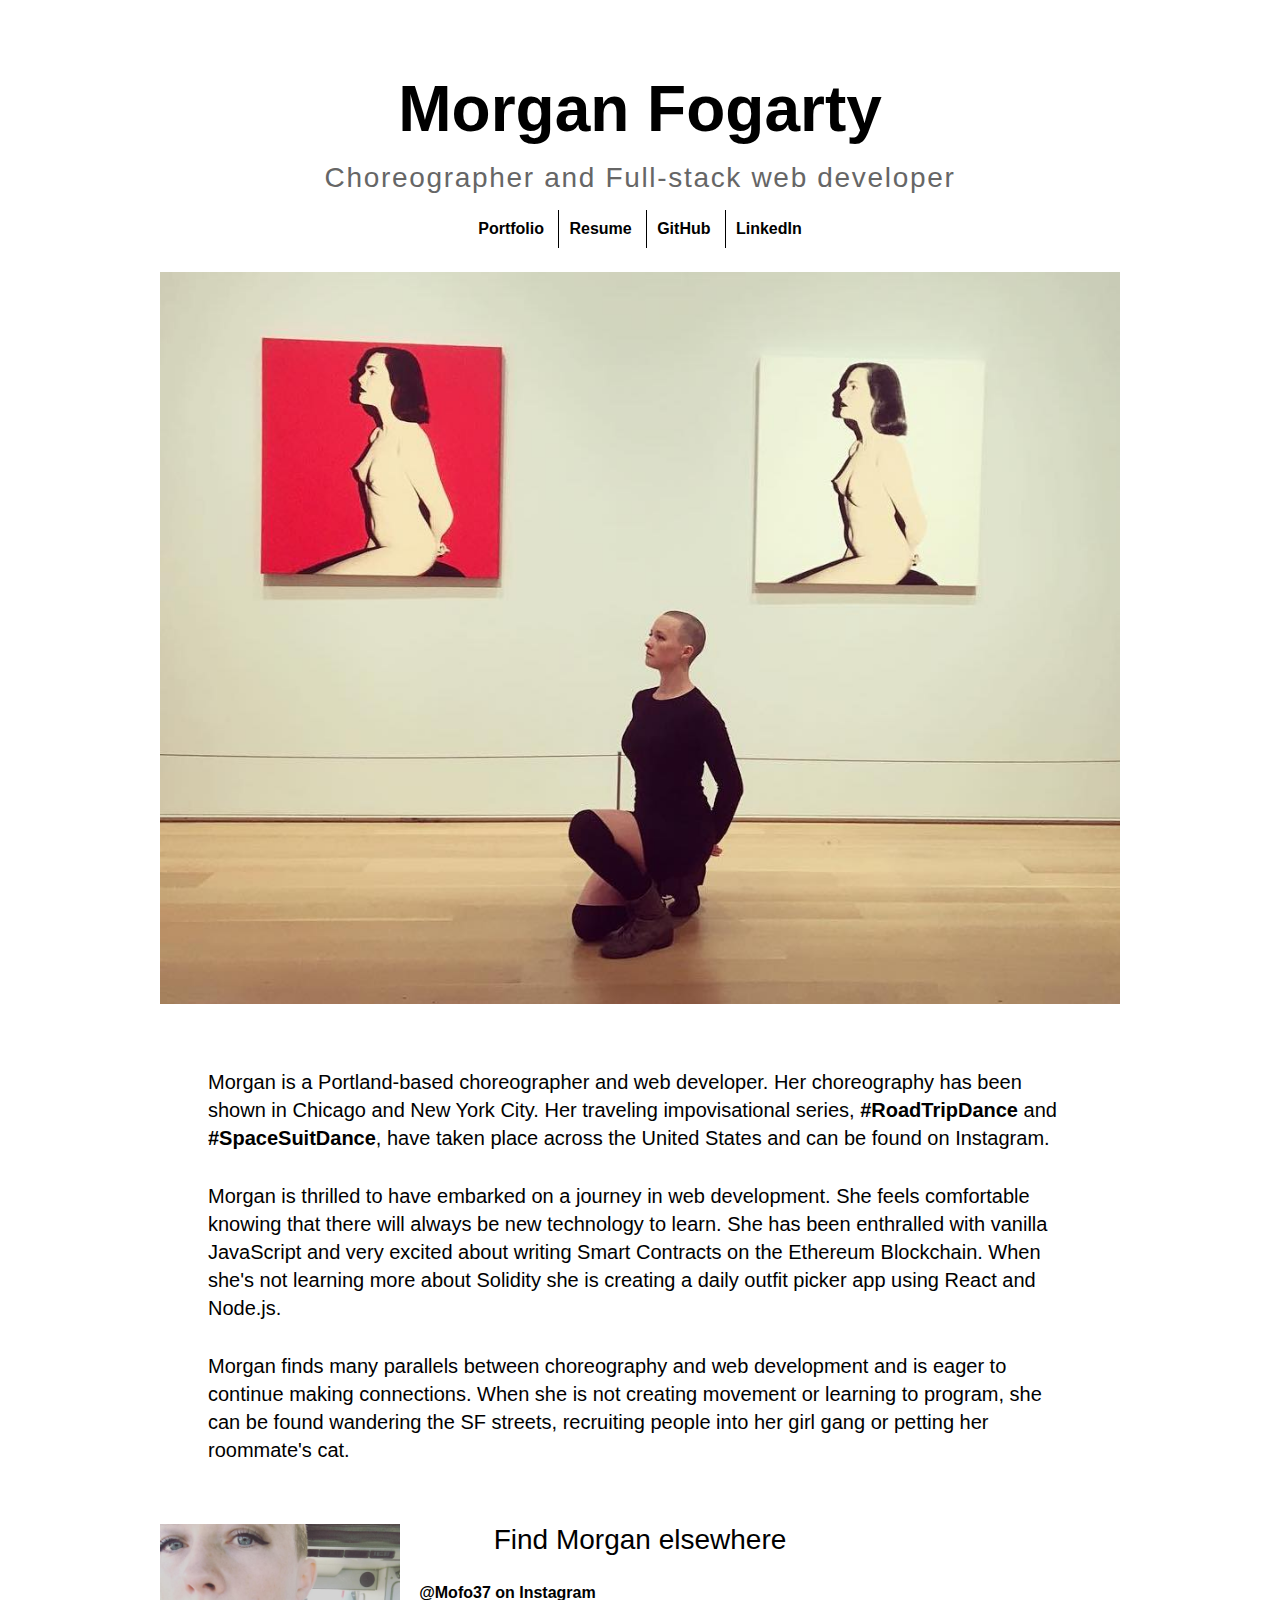
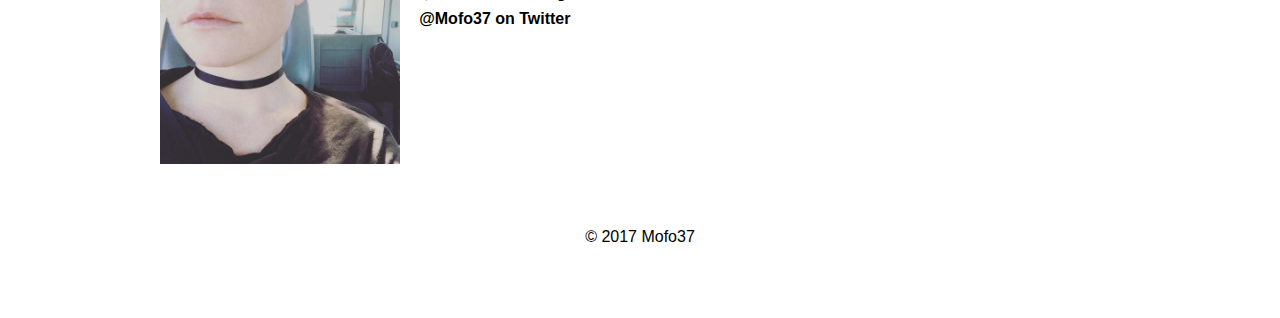
==== index.html @ 0206e732 "adjust image size. Edited copy." ====
<!DOCTYPE html/>
<html>
<head>
  <title>Mofo37</title>
  <link rel="stylesheet" href="style.css">
</head>
<body>
  <div class="container">
  <header>
    <h1><a href="index.html">Morgan Fogarty</a></h1>
    <h2>Choreographer and Full-stack web developer</h2>
    <ul>
      <li><a href="portfolio.html">Portfolio</a></li>
      <li><a href="resume.html">Resume</a></li>
      <li><a href="https://github.com/mofo37">GitHub</a></li>
      <li><a href="https://www.linkedin.com/in/morgan-fogarty-50855ba8/">LinkedIn</a></li>
    </ul>
    <img src="images/morgan-art-institute.jpg" />
  </header>

  <div class="about">
    <p>
        Morgan is a Portland-based choreographer and web developer. Her choreography has been shown in Chicago and New York City. Her traveling impovisational series, <a href="http://instagram.com/explore/tags/roadtripdance">#RoadTripDance</a> and <a href="http://instagram.com/explore/tags/spacesuitdance">#SpaceSuitDance</a>, have taken place across the United States and can be found on Instagram. 
      </p>
  </div>
  <div class="about">
    <p>
        Morgan is thrilled to have embarked on a journey in web development. She feels comfortable knowing that there will always be new technology to learn. She has been enthralled with vanilla JavaScript and very excited about writing Smart Contracts on the Ethereum Blockchain. When she's not learning more about Solidity she is creating a daily outfit picker app using React and Node.js.
      </p>
  </div>
  <div class="about">
      <p>
        Morgan finds many parallels between choreography and web development and is eager to continue making connections. When she is not creating movement or learning to program, she can be found wandering the SF streets, recruiting people into her girl gang or petting her roommate's cat. 
      </p>
  </div>
   <img src="images/morgan-petaluma.jpg" class="selfie" />

    <div class="contact"> 
      <h3>Find Morgan elsewhere</h3>

      <ul>
        <li><a href="https://instagram.com/mofo37">@Mofo37 on Instagram</a></li>
        <li><a href="https://twitter.com/mofo37">@Mofo37 on Twitter</a></li>
      </ul> 
    </div>
  <footer>&copy 2017 Mofo37</footer>
  </div>
</body>
</html>
---- style.css ----
body {
    font-family: "Helvetica Neue", Helvetica, Arial, sans-serif;
    padding-top: 4rem;
}

.container {
    max-width: 960px;
    margin: 0 auto;
}

img {
    max-width: 100%;
}

header {
    text-align: center;
    margin-bottom: 4rem;
}

header a {
    color: black;
    text-decoration: none;
}

h1 {
    font-size: 4rem;
    margin: 0;
}

h1 a:hover {
    color: rgba(233,32,66,.5);
    transition: 300ms;
}

h2 {
    font-weight: 300;
    font-size: 1.75rem;
    color: #666;
    letter-spacing: .06em;
    margin: 1rem 0;
}

h3 {
    font-weight: 300;
    font-size: 1.75rem;
    text-align: center;
}
.bio {
    font-size: 1.25rem;
    width: 80%;
    margin: 4rem auto;
    letter-spacing: .02em;
}

.selfie {
    width: 25%;
}

.contact {
    padding: 0 2%;
    width: 46%;
}

.selfie, 
.contact {
    margin-top: 30px;
    float: left;
}

.contact h3 {
    margin-top: 0;
    
}

header li {
  display: inline-block;
  border-left: 1px solid black;
  padding: 10px;
}

header li:first-child {
  border-left: 0;
}

li {
    margin-bottom: .5rem;
}

footer {
    text-align: center;
    padding: 4rem 0;
    clear: both;
}

.doodles {
    width: auto;
    height: 400px;
    margin: 10px;
}

.shirts {
    width: 400px;
    height: auto;
    display: block;
    margin: 10px;
}

.babes img {
    height: auto;
    width: 300px;
    margin: 5px;
}

a {
    text-decoration: none;
    color: black;
    font-weight: bold;
}

a:hover {
    color: rgba(233,32,66,.5);
}

ul {
  list-style-type: none;
  padding-left: 0;
}

.portfolio {
    margin: 50px;
    font-size: 1.1rem;
    font-weight: lighter;
}

.about {
    font-size: 1.25rem;
    margin: 0 auto;
    width: 90%;
    margin-bottom: 30px;
    line-height: 1.75rem;
}

.resume {
    font-size: 1.2rem;
}

#background {
    font-size: 1.1rem;
}
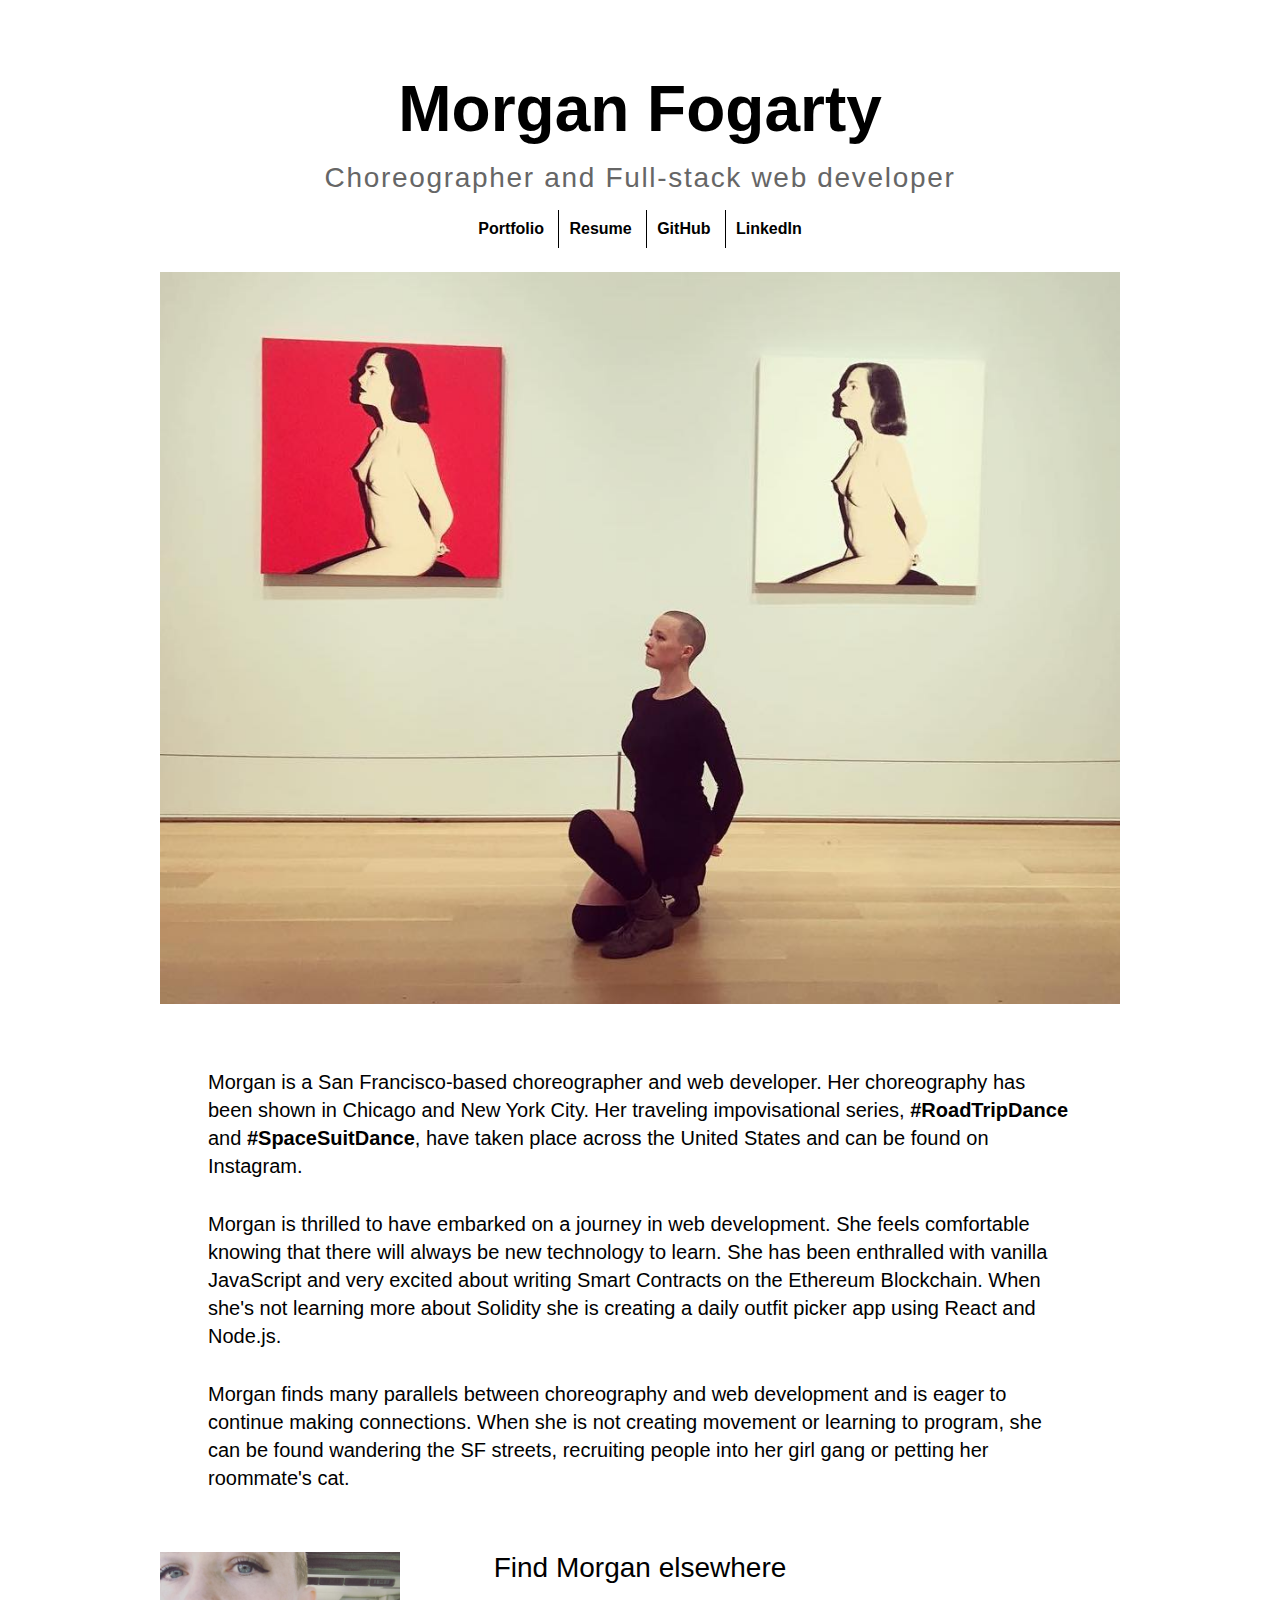
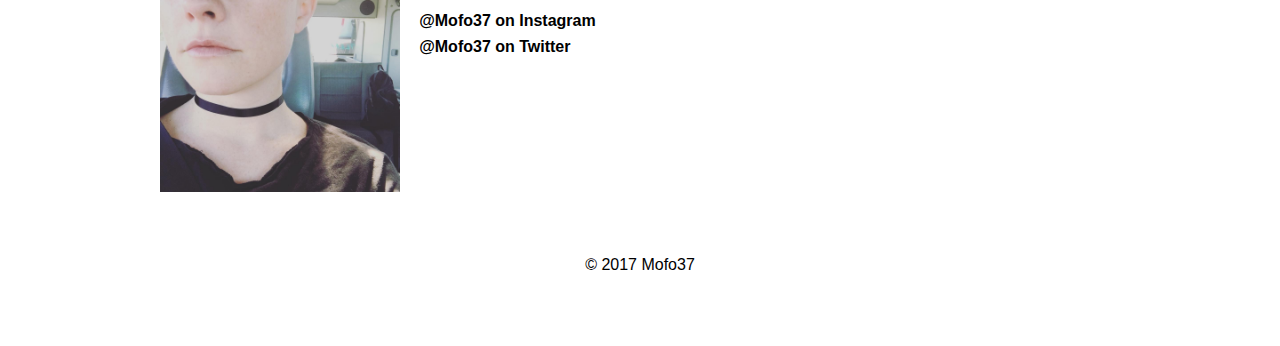
==== commit df829982: "update about section" ====
--- a/index.html
+++ b/index.html
@@ -20,7 +20,7 @@
 
   <div class="about">
     <p>
-        Morgan is a Portland-based choreographer and web developer. Her choreography has been shown in Chicago and New York City. Her traveling impovisational series, <a href="http://instagram.com/explore/tags/roadtripdance">#RoadTripDance</a> and <a href="http://instagram.com/explore/tags/spacesuitdance">#SpaceSuitDance</a>, have taken place across the United States and can be found on Instagram. 
+        Morgan is a San Francisco-based choreographer and web developer. Her choreography has been shown in Chicago and New York City. Her traveling impovisational series, <a href="http://instagram.com/explore/tags/roadtripdance">#RoadTripDance</a> and <a href="http://instagram.com/explore/tags/spacesuitdance">#SpaceSuitDance</a>, have taken place across the United States and can be found on Instagram. 
       </p>
   </div>
   <div class="about">
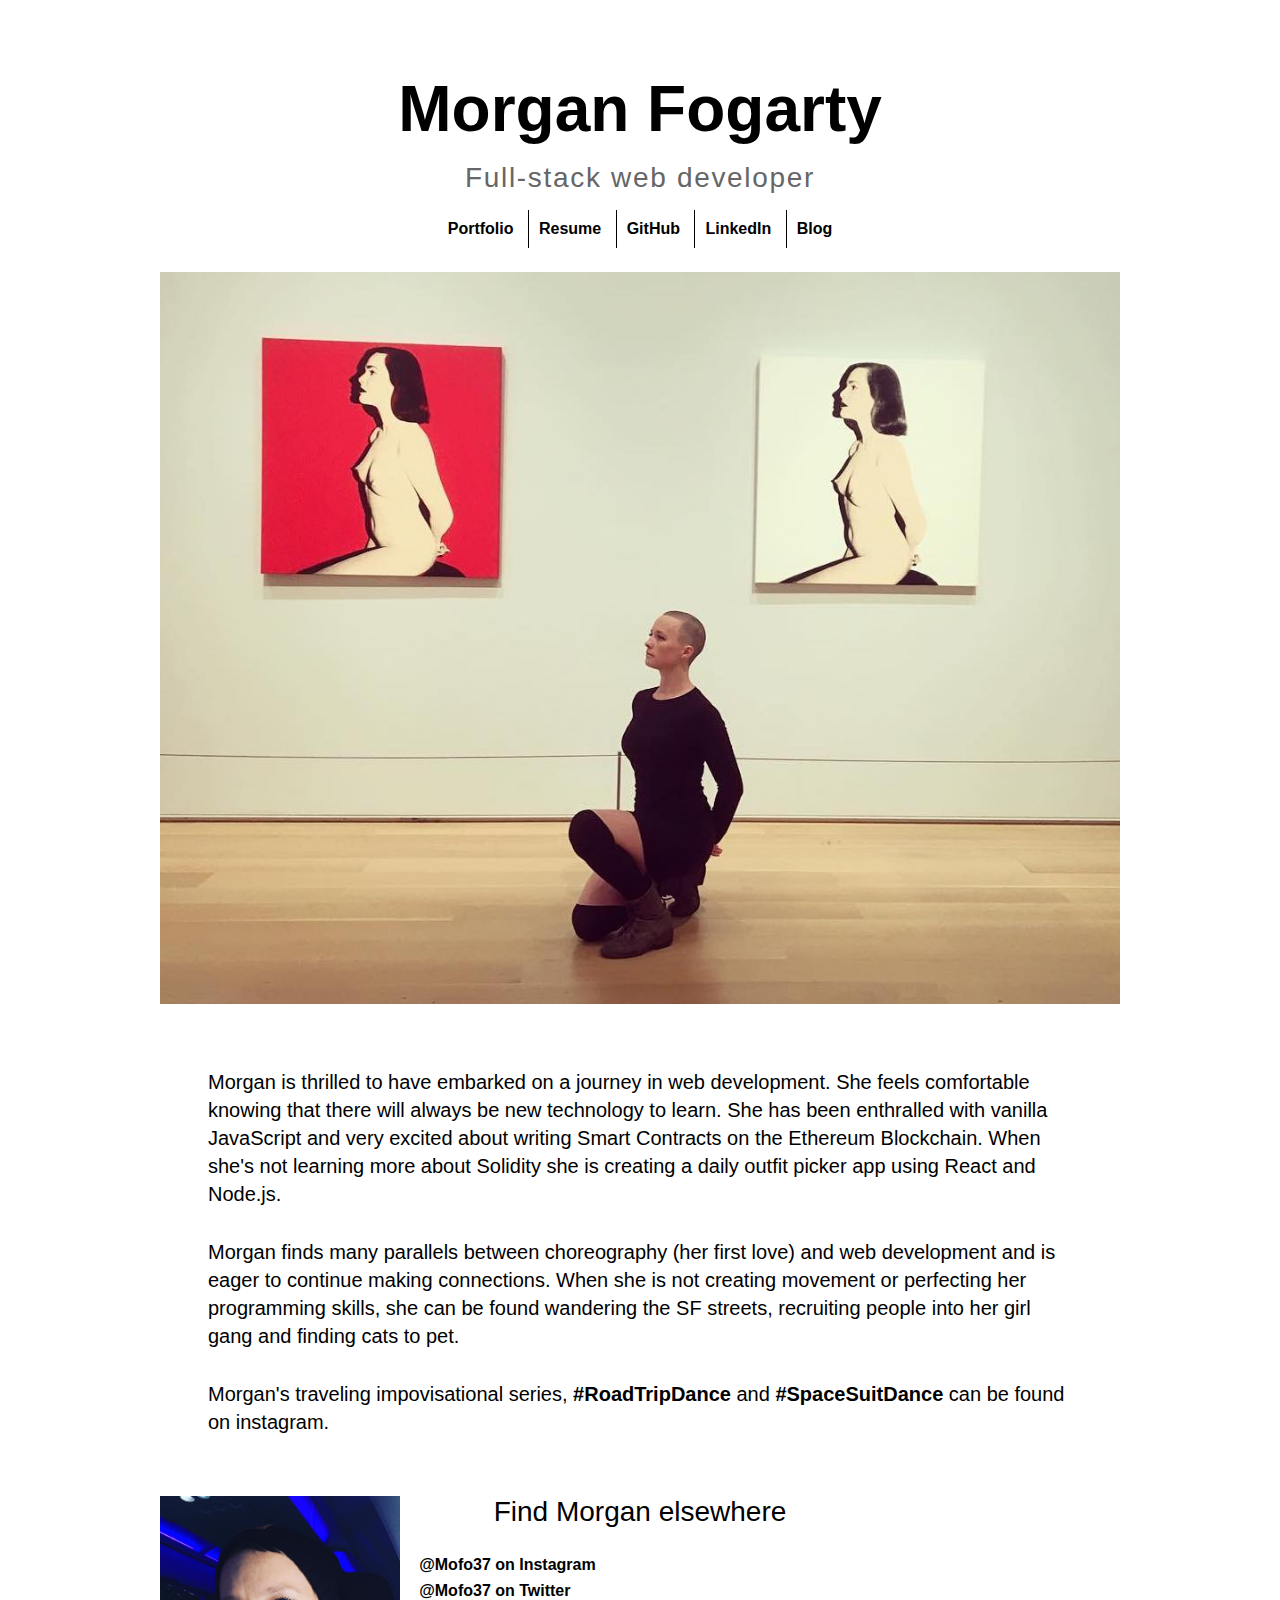
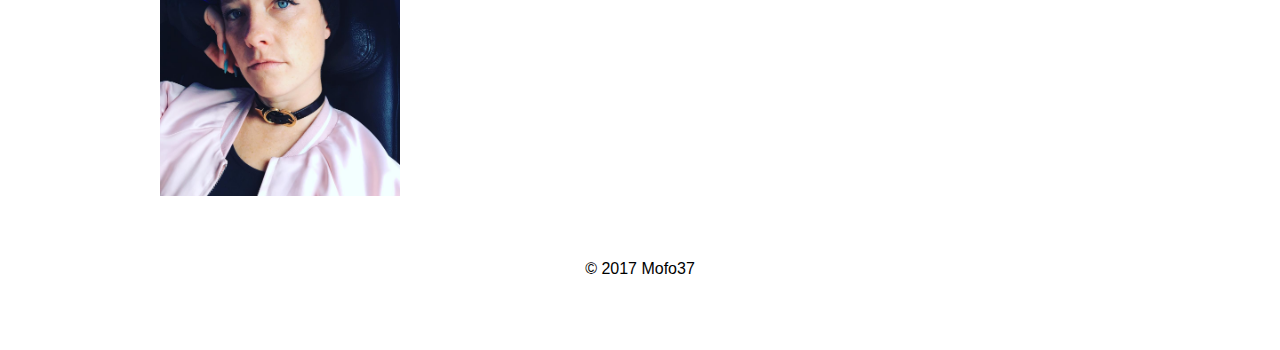
==== commit 4eb28388: "add blog, change content" ====
--- a/index.html
+++ b/index.html
@@ -8,21 +8,17 @@
   <div class="container">
   <header>
     <h1><a href="index.html">Morgan Fogarty</a></h1>
-    <h2>Choreographer and Full-stack web developer</h2>
+    <h2>Full-stack web developer</h2>
     <ul>
       <li><a href="portfolio.html">Portfolio</a></li>
       <li><a href="resume.html">Resume</a></li>
       <li><a href="https://github.com/mofo37">GitHub</a></li>
       <li><a href="https://www.linkedin.com/in/morgan-fogarty-50855ba8/">LinkedIn</a></li>
+      <li><a href="blog.html">Blog</a></li>
     </ul>
     <img src="images/morgan-art-institute.jpg" />
   </header>
 
-  <div class="about">
-    <p>
-        Morgan is a San Francisco-based choreographer and web developer. Her choreography has been shown in Chicago and New York City. Her traveling impovisational series, <a href="http://instagram.com/explore/tags/roadtripdance">#RoadTripDance</a> and <a href="http://instagram.com/explore/tags/spacesuitdance">#SpaceSuitDance</a>, have taken place across the United States and can be found on Instagram. 
-      </p>
-  </div>
   <div class="about">
     <p>
         Morgan is thrilled to have embarked on a journey in web development. She feels comfortable knowing that there will always be new technology to learn. She has been enthralled with vanilla JavaScript and very excited about writing Smart Contracts on the Ethereum Blockchain. When she's not learning more about Solidity she is creating a daily outfit picker app using React and Node.js.
@@ -30,10 +26,15 @@
   </div>
   <div class="about">
       <p>
-        Morgan finds many parallels between choreography and web development and is eager to continue making connections. When she is not creating movement or learning to program, she can be found wandering the SF streets, recruiting people into her girl gang or petting her roommate's cat. 
+        Morgan finds many parallels between choreography (her first love) and web development and is eager to continue making connections. When she is not creating movement or perfecting her programming skills, she can be found wandering the SF streets, recruiting people into her girl gang and finding cats to pet.
       </p>
   </div>
-   <img src="images/morgan-petaluma.jpg" class="selfie" />
+  <div class="about">
+    <p>
+        Morgan's traveling impovisational series, <a href="http://instagram.com/explore/tags/roadtripdance">#RoadTripDance</a> and <a href="http://instagram.com/explore/tags/spacesuitdance">#SpaceSuitDance</a> can be found on instagram.
+      </p>
+  </div>
+   <img src="images/mofo37.jpg" class="selfie" />
 
     <div class="contact"> 
       <h3>Find Morgan elsewhere</h3>
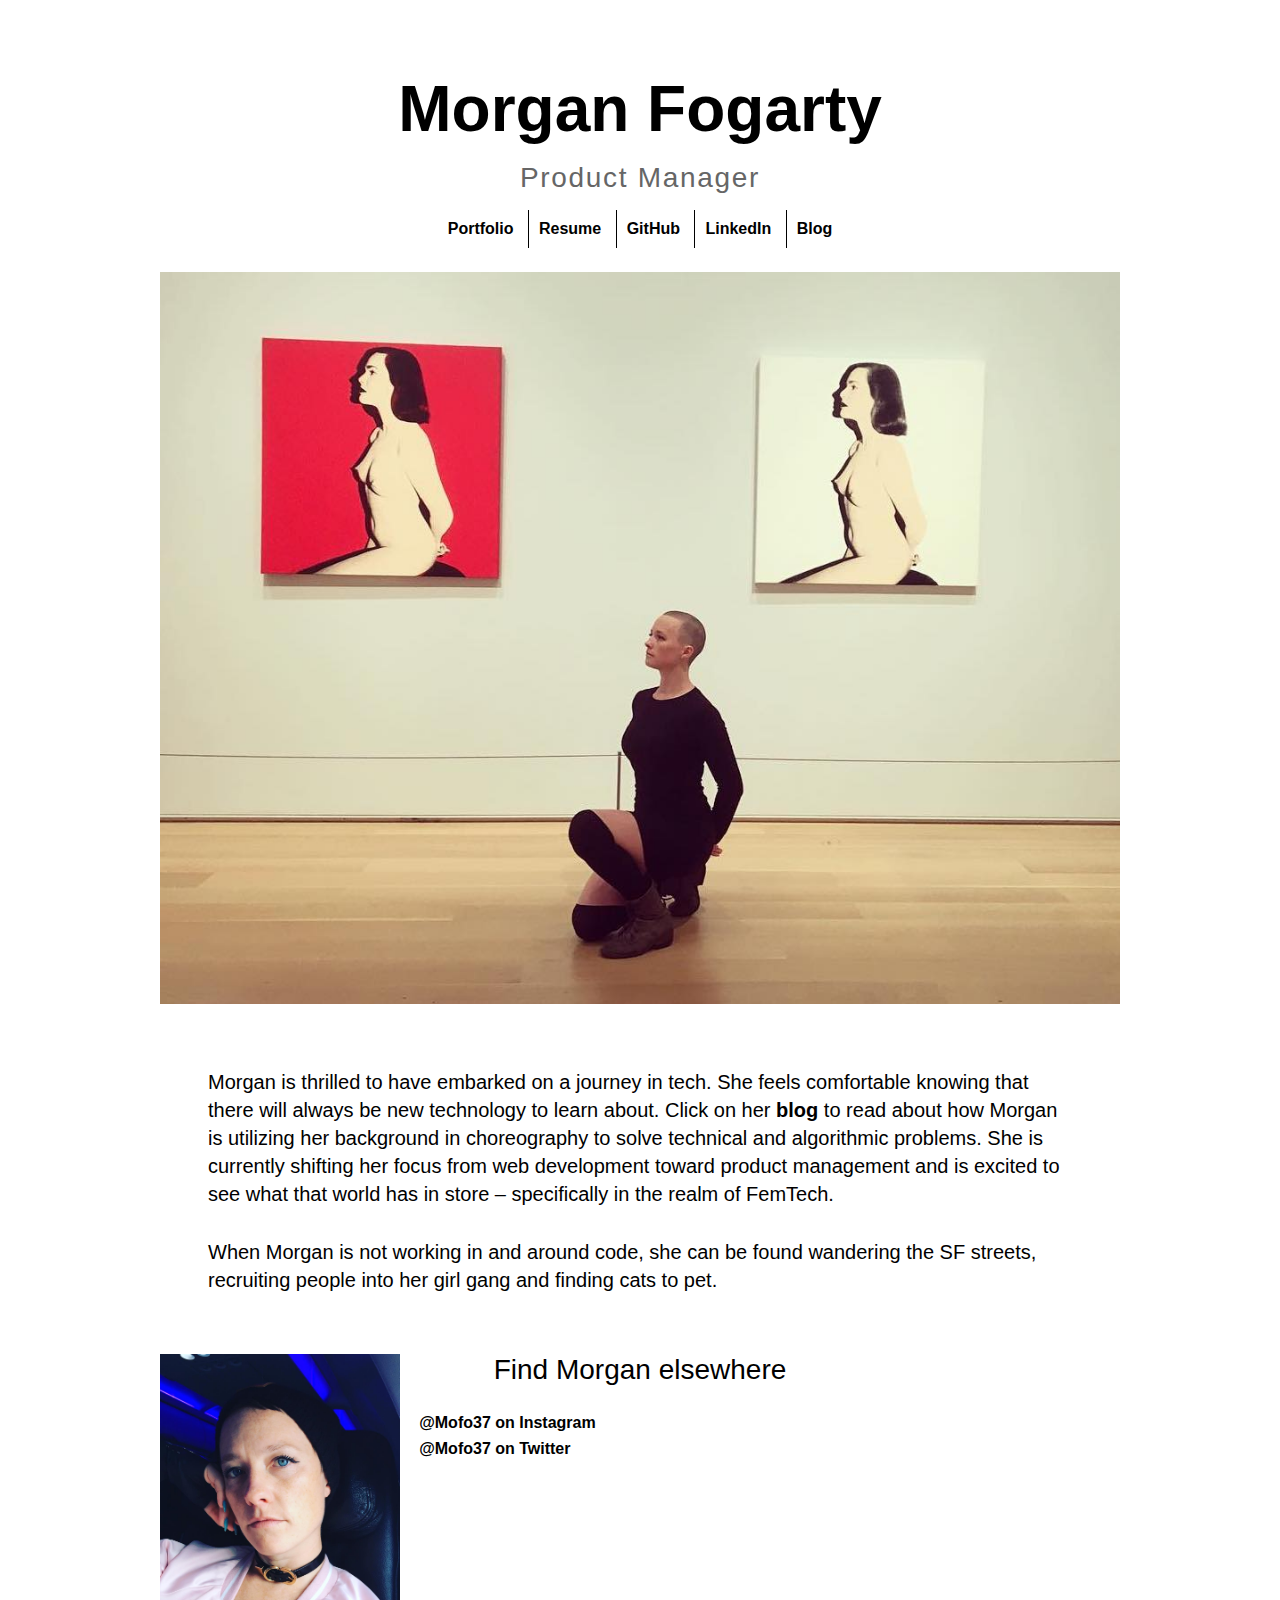
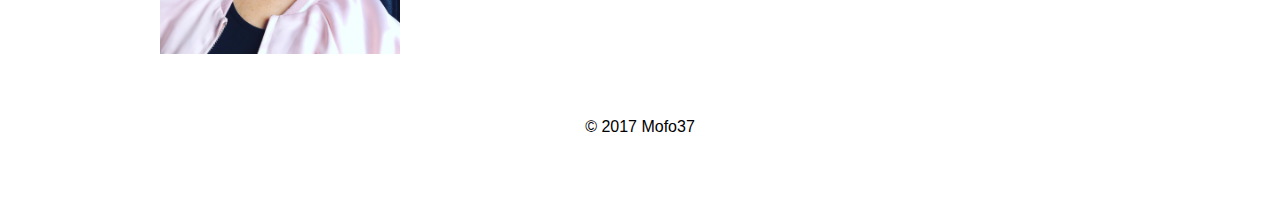
==== commit 12638790: "add to resume change bio." ====
--- a/index.html
+++ b/index.html
@@ -8,7 +8,7 @@
   <div class="container">
   <header>
     <h1><a href="index.html">Morgan Fogarty</a></h1>
-    <h2>Full-stack web developer</h2>
+    <h2>Product Manager</h2>
     <ul>
       <li><a href="portfolio.html">Portfolio</a></li>
       <li><a href="resume.html">Resume</a></li>
@@ -21,17 +21,12 @@
 
   <div class="about">
     <p>
-        Morgan is thrilled to have embarked on a journey in web development. She feels comfortable knowing that there will always be new technology to learn. She has been enthralled with vanilla JavaScript and very excited about writing Smart Contracts on the Ethereum Blockchain. When she's not learning more about Solidity she is creating a daily outfit picker app using React and Node.js.
+        Morgan is thrilled to have embarked on a journey in tech. She feels comfortable knowing that there will always be new technology to learn about. Click on her <a href="blog.html">blog</a> to read about how Morgan is utilizing her background in choreography to solve technical and algorithmic problems. She is currently shifting her focus from web development toward product management and is excited to see what that world has in store – specifically in the realm of FemTech.
       </p>
   </div>
   <div class="about">
       <p>
-        Morgan finds many parallels between choreography (her first love) and web development and is eager to continue making connections. When she is not creating movement or perfecting her programming skills, she can be found wandering the SF streets, recruiting people into her girl gang and finding cats to pet.
-      </p>
-  </div>
-  <div class="about">
-    <p>
-        Morgan's traveling impovisational series, <a href="http://instagram.com/explore/tags/roadtripdance">#RoadTripDance</a> and <a href="http://instagram.com/explore/tags/spacesuitdance">#SpaceSuitDance</a> can be found on instagram.
+       When Morgan is not working in and around code, she can be found wandering the SF streets, recruiting people into her girl gang and finding cats to pet.
       </p>
   </div>
    <img src="images/mofo37.jpg" class="selfie" />
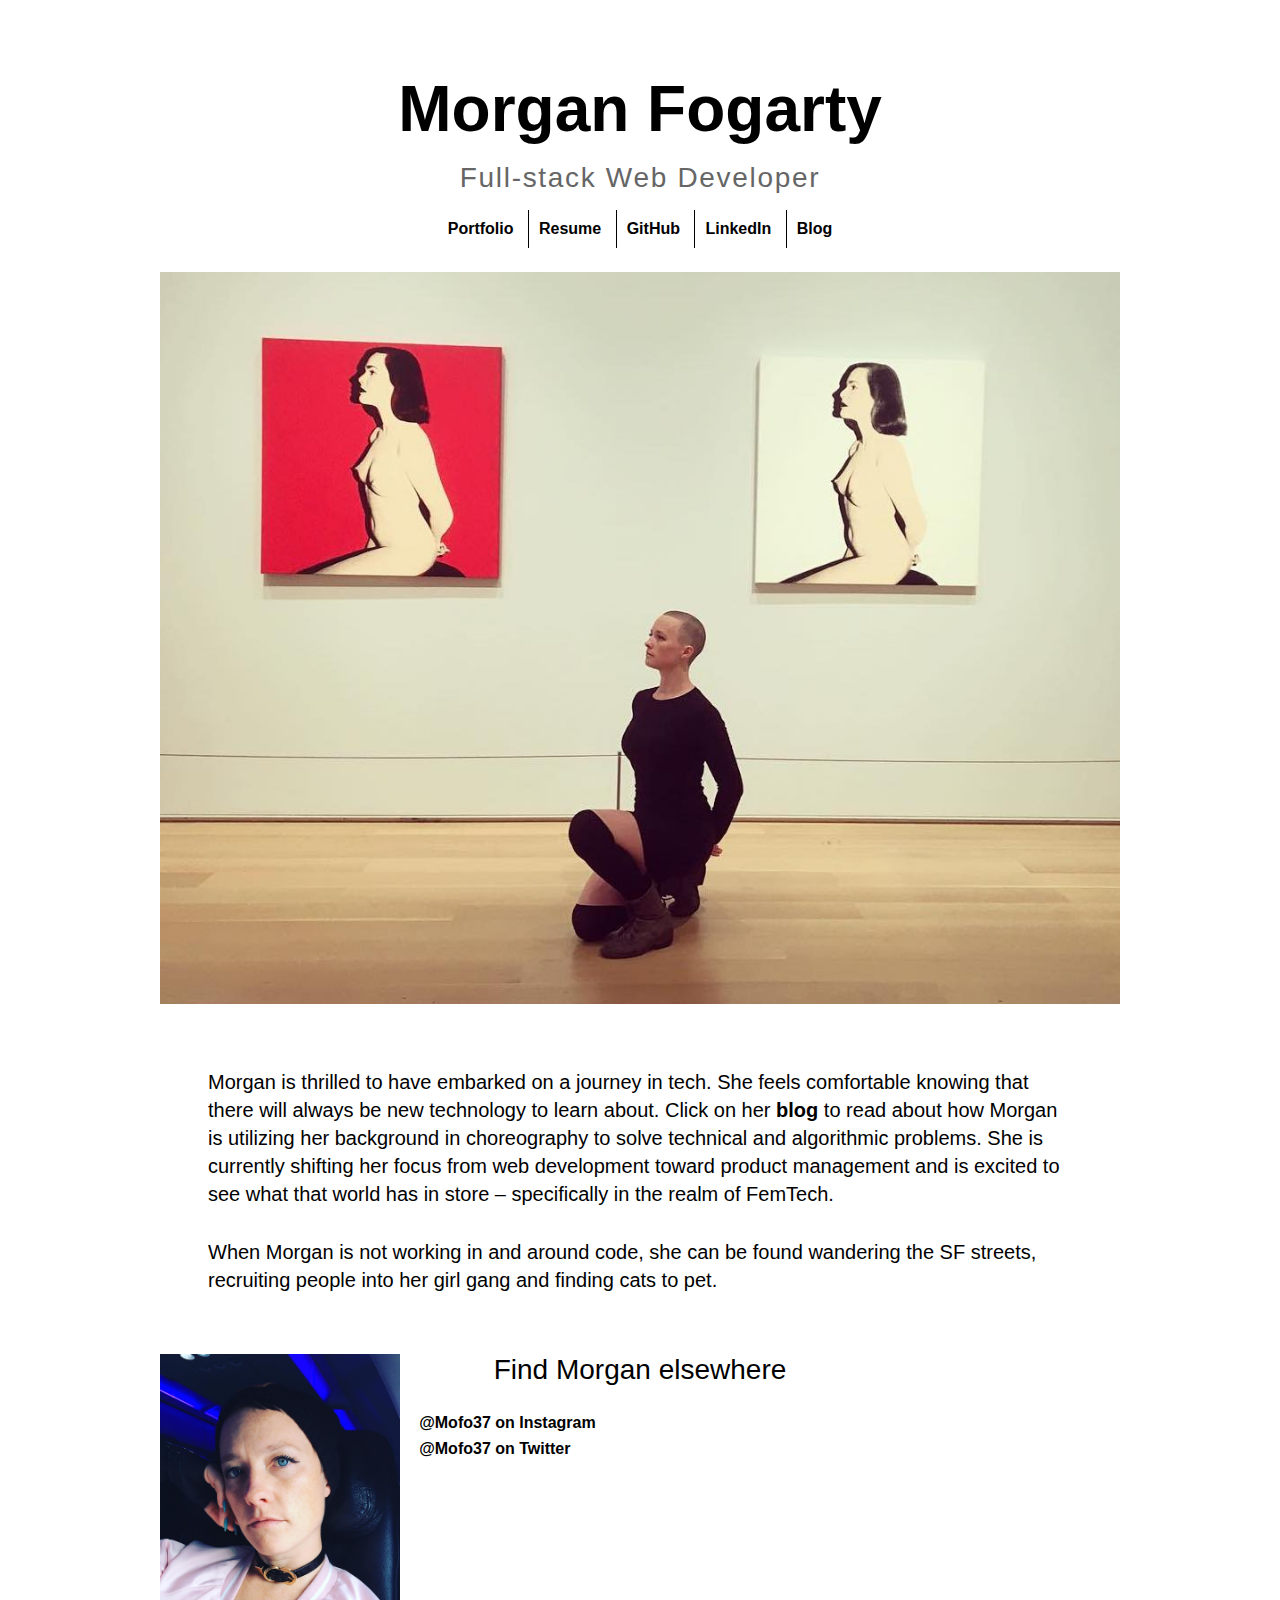
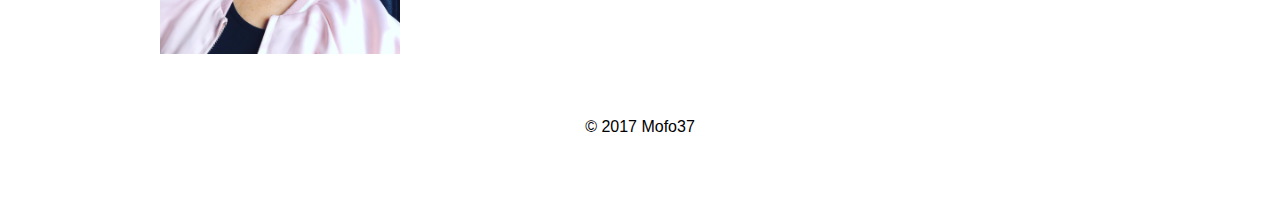
==== commit 27ed7cfe: "change title" ====
--- a/index.html
+++ b/index.html
@@ -8,7 +8,7 @@
   <div class="container">
   <header>
     <h1><a href="index.html">Morgan Fogarty</a></h1>
-    <h2>Product Manager</h2>
+    <h2>Full-stack Web Developer</h2>
     <ul>
       <li><a href="portfolio.html">Portfolio</a></li>
       <li><a href="resume.html">Resume</a></li>
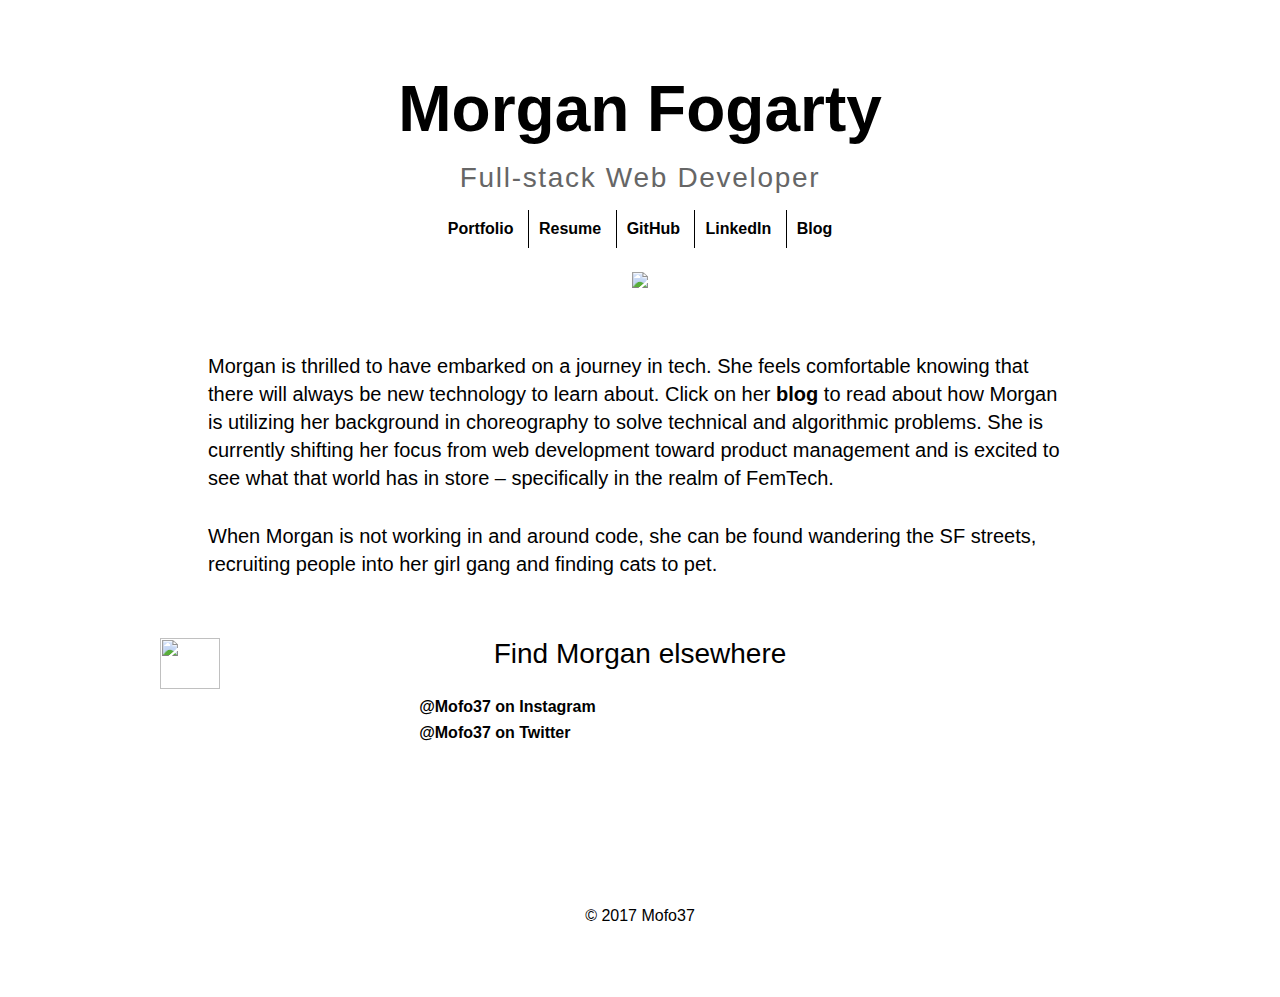
==== commit b9cbb9ff: "change images" ====
--- a/index.html
+++ b/index.html
@@ -16,7 +16,7 @@
       <li><a href="https://www.linkedin.com/in/morgan-fogarty-50855ba8/">LinkedIn</a></li>
       <li><a href="blog.html">Blog</a></li>
     </ul>
-    <img src="images/morgan-art-institute.jpg" />
+    <img src="images/sky.jpg" />
   </header>
 
   <div class="about">
@@ -29,7 +29,7 @@
        When Morgan is not working in and around code, she can be found wandering the SF streets, recruiting people into her girl gang and finding cats to pet.
       </p>
   </div>
-   <img src="images/mofo37.jpg" class="selfie" />
+   <img src="images/morgan.jpg" class="selfie" />
 
     <div class="contact"> 
       <h3>Find Morgan elsewhere</h3>
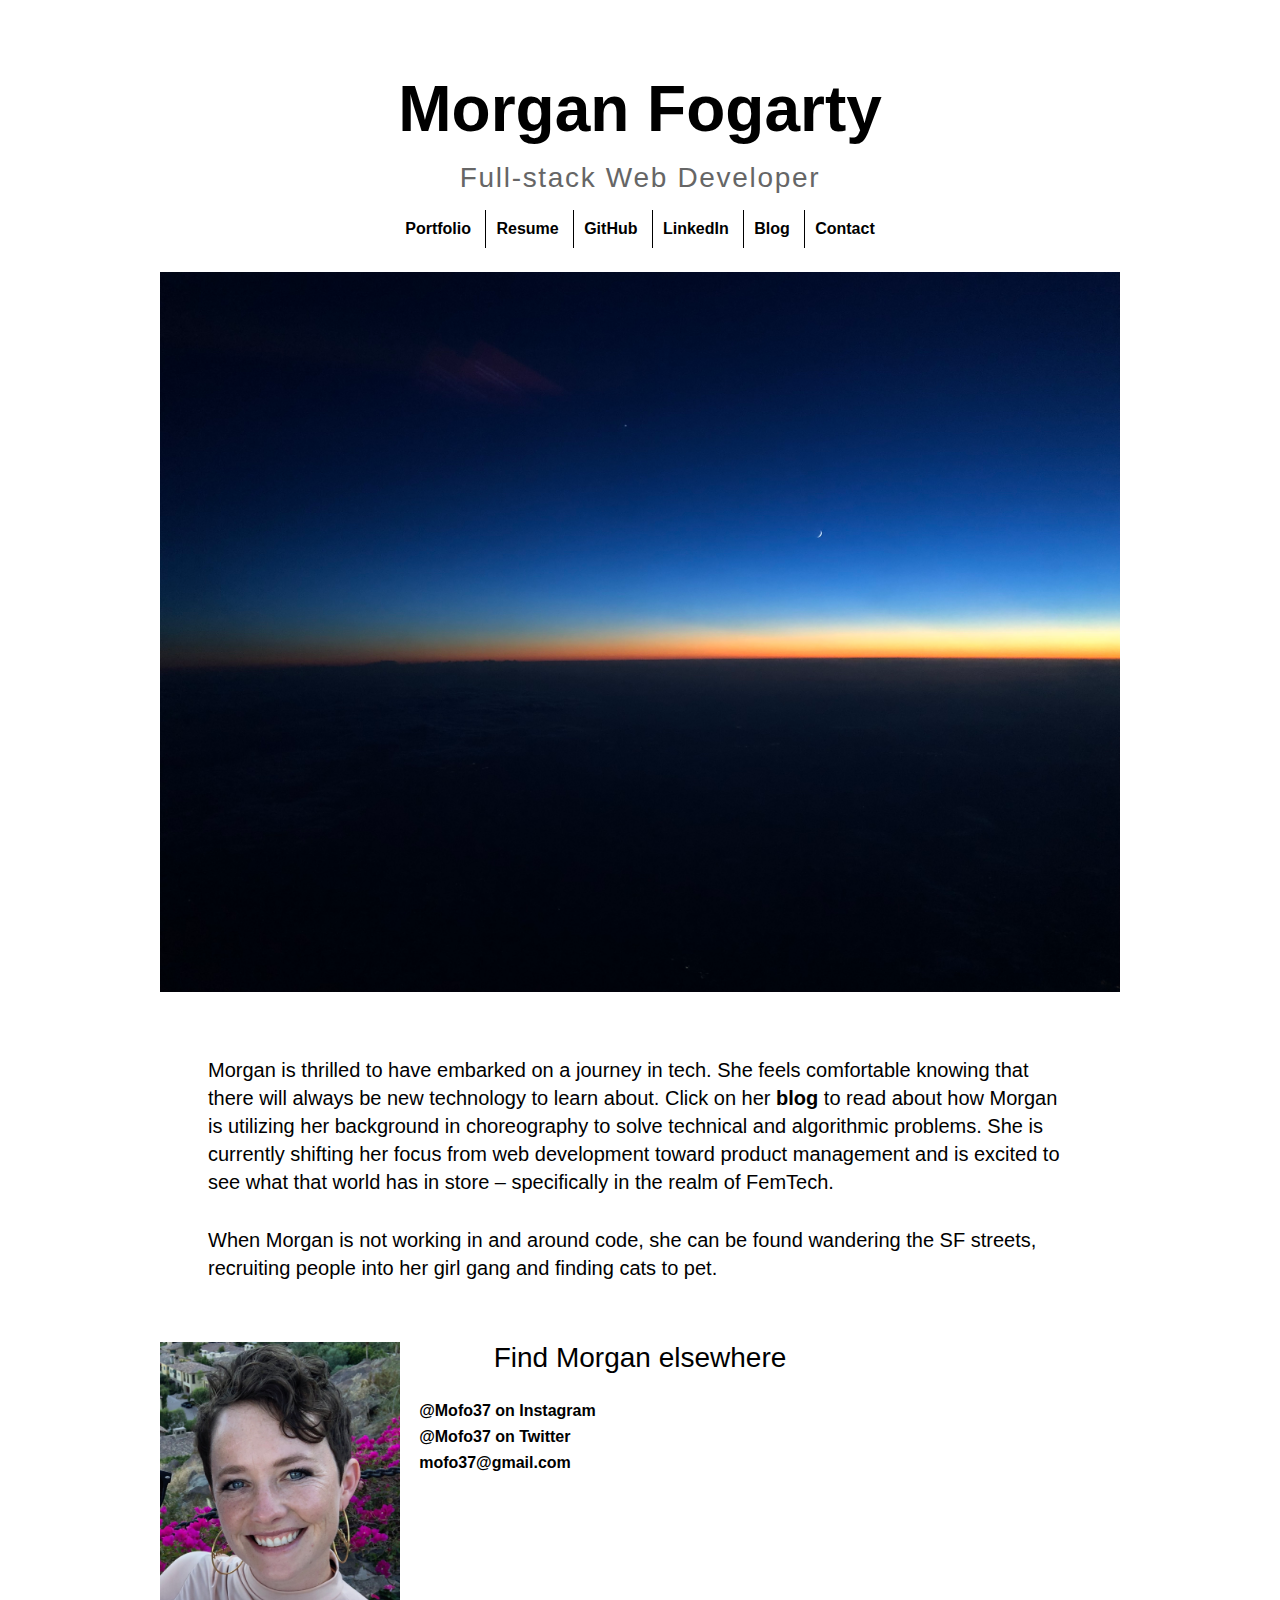
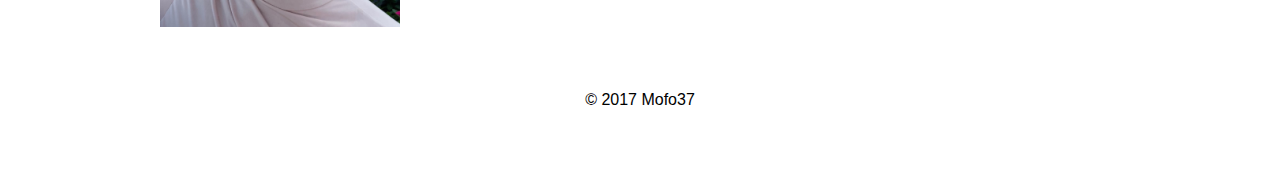
==== commit 1c17155a: "add contact to each page" ====
--- a/index.html
+++ b/index.html
@@ -15,6 +15,7 @@
       <li><a href="https://github.com/mofo37">GitHub</a></li>
       <li><a href="https://www.linkedin.com/in/morgan-fogarty-50855ba8/">LinkedIn</a></li>
       <li><a href="blog.html">Blog</a></li>
+      <li><a href="mailto:mofo37@gmail.com">Contact</a></li>
     </ul>
     <img src="images/sky.jpg" />
   </header>
@@ -37,6 +38,7 @@
       <ul>
         <li><a href="https://instagram.com/mofo37">@Mofo37 on Instagram</a></li>
         <li><a href="https://twitter.com/mofo37">@Mofo37 on Twitter</a></li>
+        <li><a href="mailto:mofo37@gmail.com">mofo37@gmail.com</a></li>
       </ul> 
     </div>
   <footer>&copy 2017 Mofo37</footer>
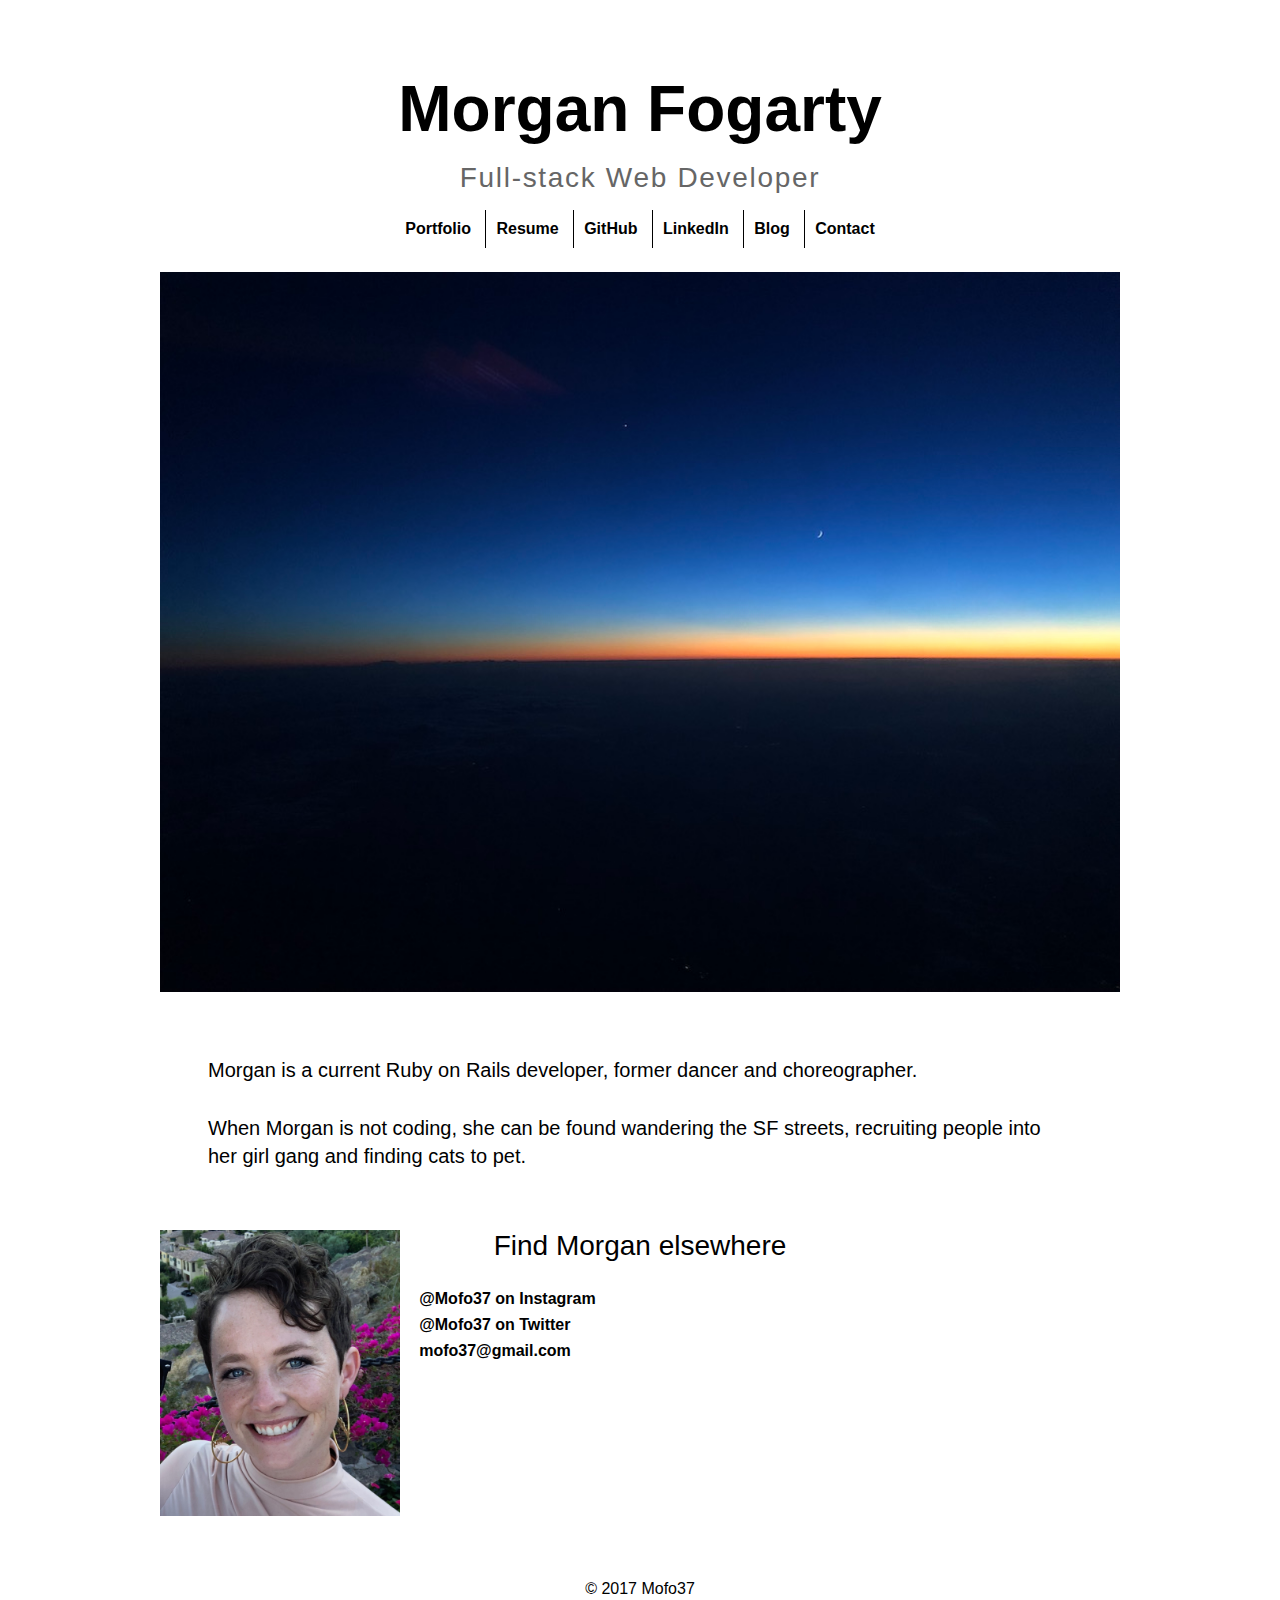
==== commit 524f9c3d: "Edit copy" ====
--- a/index.html
+++ b/index.html
@@ -22,12 +22,12 @@
 
   <div class="about">
     <p>
-        Morgan is thrilled to have embarked on a journey in tech. She feels comfortable knowing that there will always be new technology to learn about. Click on her <a href="blog.html">blog</a> to read about how Morgan is utilizing her background in choreography to solve technical and algorithmic problems. She is currently shifting her focus from web development toward product management and is excited to see what that world has in store – specifically in the realm of FemTech.
+      Morgan is a current Ruby on Rails developer, former dancer and choreographer.
       </p>
   </div>
   <div class="about">
       <p>
-       When Morgan is not working in and around code, she can be found wandering the SF streets, recruiting people into her girl gang and finding cats to pet.
+       When Morgan is not coding, she can be found wandering the SF streets, recruiting people into her girl gang and finding cats to pet.
       </p>
   </div>
    <img src="images/morgan.jpg" class="selfie" />
